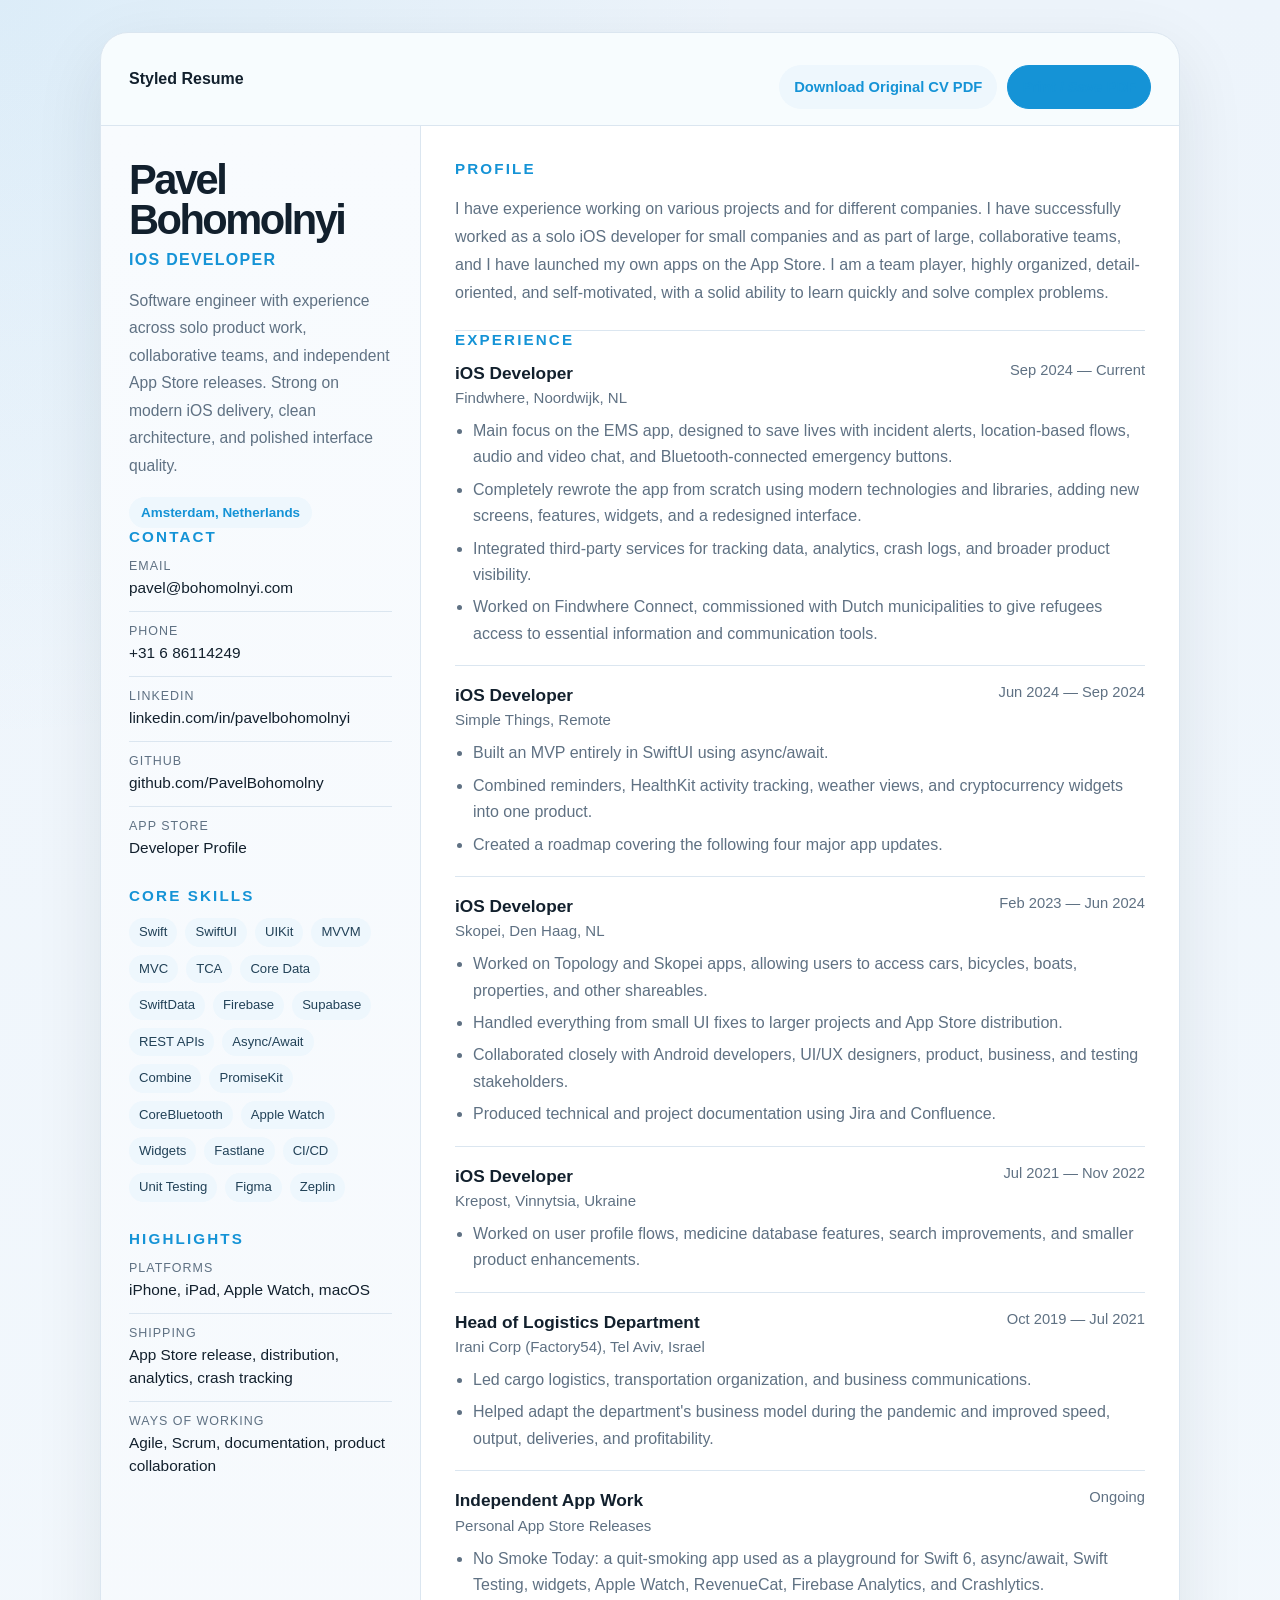
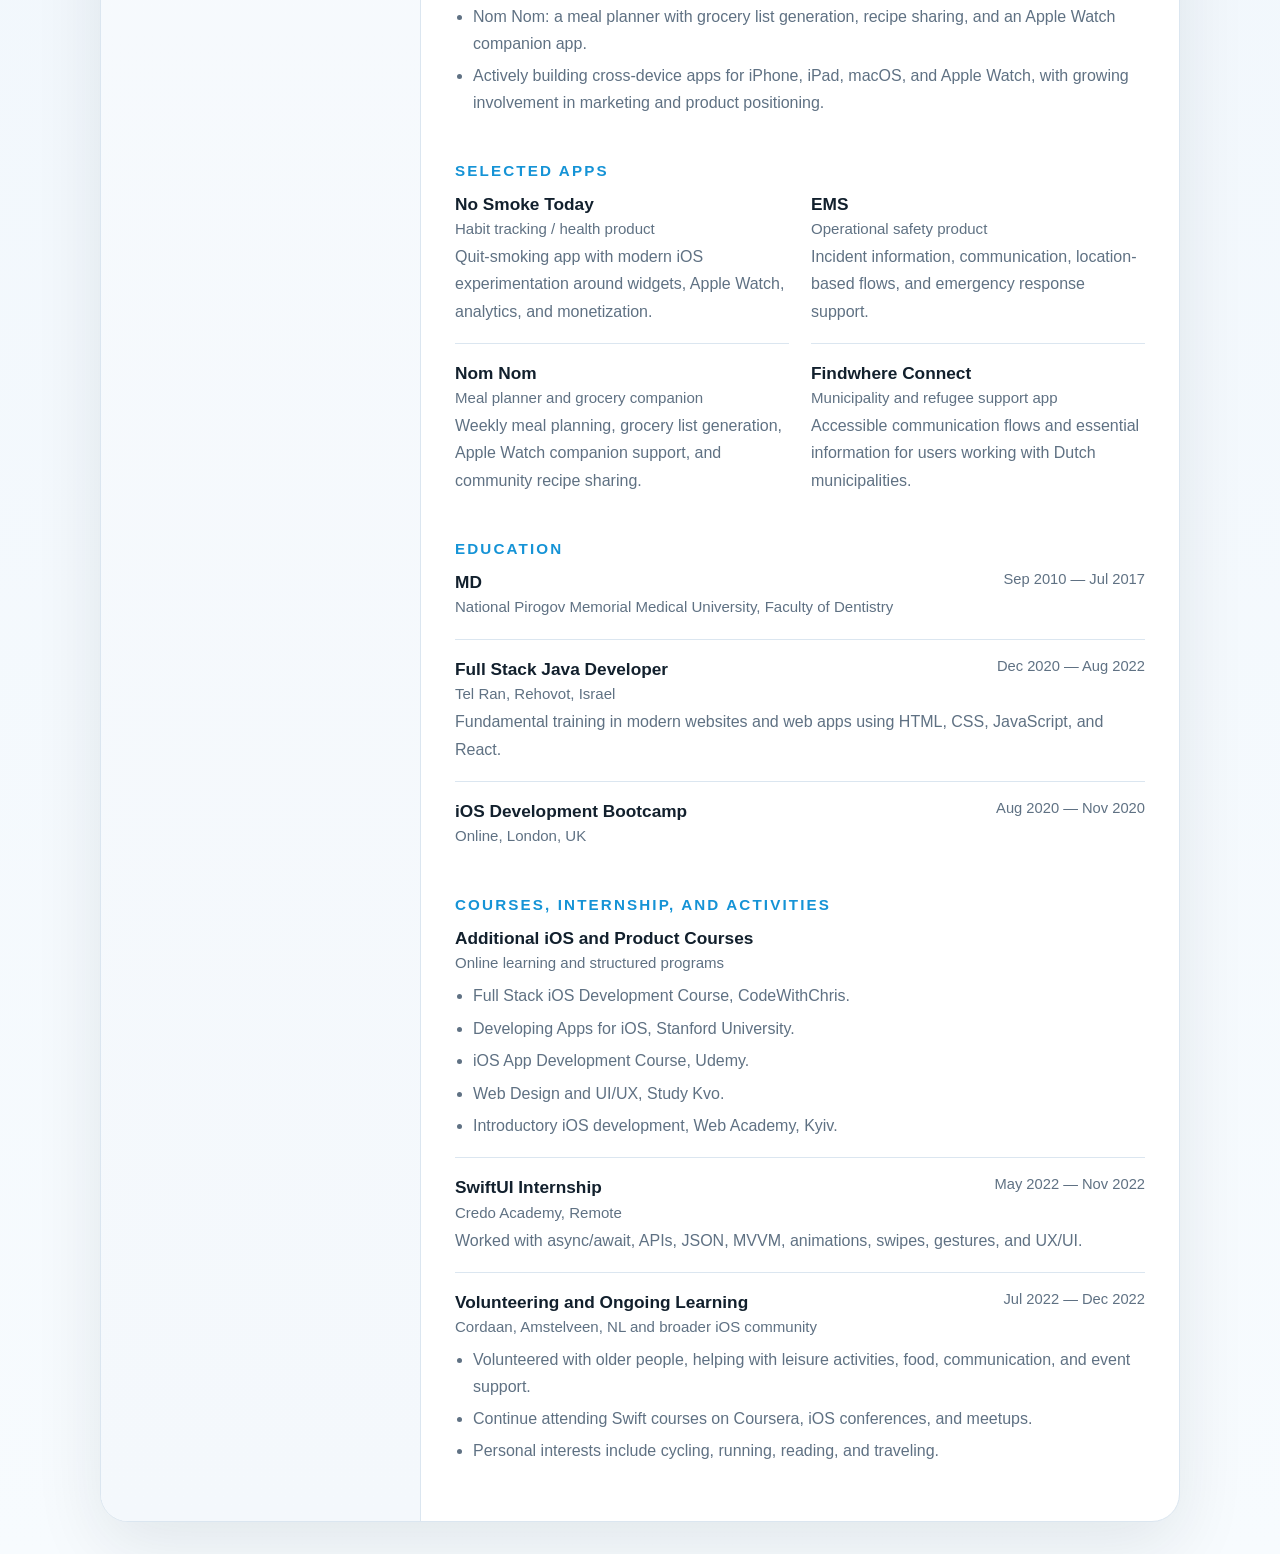
==== assets/pavel-bohomolnyi-resume.html @ 08294253 "portfolio" ====
<!DOCTYPE html>
<html lang="en">
<head>
  <meta charset="UTF-8" />
  <meta name="viewport" content="width=device-width, initial-scale=1.0" />
  <title>Pavel Bohomolnyi Resume</title>
  <style>
    :root {
      --bg: #edf4fb;
      --paper: #ffffff;
      --ink: #12202d;
      --muted: #5f7183;
      --line: #dbe6f0;
      --accent: #1593d6;
      --accent-soft: #eef7fd;
      --display: "Avenir Next", "Segoe UI", sans-serif;
      --body: "Inter", "Helvetica Neue", sans-serif;
      --shadow: 0 24px 70px rgba(13, 31, 48, 0.09);
    }

    * {
      box-sizing: border-box;
    }

    body {
      margin: 0;
      padding: 32px 18px;
      color: var(--ink);
      font-family: var(--body);
      background:
        radial-gradient(circle at top left, rgba(21, 147, 214, 0.08), transparent 22%),
        linear-gradient(180deg, #edf4fb 0%, #f7fbfe 100%);
    }

    a {
      color: inherit;
      text-decoration: none;
    }

    .resume {
      width: min(1080px, 100%);
      margin: 0 auto;
      background: var(--paper);
      border: 1px solid var(--line);
      border-radius: 28px;
      box-shadow: var(--shadow);
      overflow: hidden;
    }

    .topbar {
      display: flex;
      justify-content: space-between;
      gap: 16px;
      align-items: center;
      padding: 16px 28px;
      border-bottom: 1px solid var(--line);
      background: rgba(21, 147, 214, 0.03);
    }

    .topbar a {
      color: var(--accent);
      font-weight: 600;
    }

    .layout {
      display: grid;
      grid-template-columns: 320px minmax(0, 1fr);
    }

    .sidebar {
      padding: 34px 28px 36px;
      background: linear-gradient(180deg, #f8fbfe 0%, #f4f8fc 100%);
      border-right: 1px solid var(--line);
    }

    .main {
      padding: 34px 34px 38px;
    }

    .name {
      margin: 0;
      font-family: var(--display);
      font-size: 2.6rem;
      line-height: 0.95;
      letter-spacing: -0.06em;
    }

    .role {
      margin: 12px 0 0;
      color: var(--accent);
      font-size: 1rem;
      font-weight: 700;
      letter-spacing: 0.08em;
      text-transform: uppercase;
    }

    .intro {
      margin: 18px 0 0;
      color: var(--muted);
      line-height: 1.75;
      font-size: 0.98rem;
    }

    .pill {
      display: inline-flex;
      align-items: center;
      margin-top: 18px;
      padding: 8px 12px;
      border-radius: 999px;
      background: var(--accent-soft);
      color: var(--accent);
      font-size: 0.84rem;
      font-weight: 700;
    }

    .section + .section {
      margin-top: 28px;
    }

    .section-title {
      margin: 0 0 14px;
      font-family: var(--display);
      font-size: 0.95rem;
      font-weight: 700;
      letter-spacing: 0.14em;
      text-transform: uppercase;
      color: var(--accent);
    }

    .contact-list,
    .mini-list {
      display: grid;
      gap: 12px;
    }

    .contact-item,
    .mini-item {
      padding-bottom: 12px;
      border-bottom: 1px solid var(--line);
    }

    .contact-item:last-child,
    .mini-item:last-child {
      padding-bottom: 0;
      border-bottom: 0;
    }

    .label {
      display: block;
      margin-bottom: 3px;
      color: var(--muted);
      font-size: 0.78rem;
      letter-spacing: 0.08em;
      text-transform: uppercase;
    }

    .value {
      line-height: 1.5;
      font-size: 0.96rem;
    }

    .chip-grid {
      display: flex;
      flex-wrap: wrap;
      gap: 8px;
    }

    .chip {
      padding: 7px 10px;
      border-radius: 999px;
      background: var(--accent-soft);
      color: #214157;
      font-size: 0.82rem;
      line-height: 1.1;
    }

    .header-block {
      padding-bottom: 22px;
      border-bottom: 1px solid var(--line);
    }

    .section-copy {
      margin: 18px 0 0;
      color: var(--muted);
      line-height: 1.76;
      font-size: 1rem;
    }

    .entry {
      padding: 18px 0;
      border-top: 1px solid var(--line);
    }

    .entry:first-of-type {
      border-top: 0;
      padding-top: 0;
    }

    .entry-head {
      display: flex;
      justify-content: space-between;
      align-items: flex-start;
      gap: 16px;
      margin-bottom: 6px;
    }

    .entry h3 {
      margin: 0;
      font-size: 1.08rem;
      line-height: 1.35;
    }

    .entry .where {
      margin: 4px 0 0;
      color: var(--muted);
      font-size: 0.94rem;
    }

    .period {
      color: var(--muted);
      white-space: nowrap;
      font-size: 0.92rem;
    }

    ul {
      margin: 12px 0 0;
      padding-left: 18px;
      color: var(--muted);
      line-height: 1.65;
    }

    li + li {
      margin-top: 6px;
    }

    .two-col {
      display: grid;
      grid-template-columns: 1fr 1fr;
      gap: 22px;
    }

    .plain {
      margin: 0;
      color: var(--muted);
      line-height: 1.7;
    }

    .actions {
      display: flex;
      flex-wrap: wrap;
      gap: 10px;
      margin-top: 16px;
    }

    .button {
      display: inline-flex;
      align-items: center;
      justify-content: center;
      min-height: 44px;
      padding: 0 14px;
      border-radius: 999px;
      font-size: 0.92rem;
      font-weight: 700;
      border: 1px solid var(--line);
    }

    .button-primary {
      color: #fff;
      background: var(--accent);
      border-color: var(--accent);
    }

    .button-secondary {
      color: var(--accent);
      background: var(--accent-soft);
      border-color: transparent;
    }

    @media print {
      body {
        padding: 0;
        background: #fff;
      }

      .resume {
        width: 100%;
        border: 0;
        border-radius: 0;
        box-shadow: none;
      }

      .topbar,
      .actions {
        display: none;
      }
    }

    @media (max-width: 860px) {
      .layout,
      .two-col {
        grid-template-columns: 1fr;
      }

      .sidebar {
        border-right: 0;
        border-bottom: 1px solid var(--line);
      }
    }

    @media (max-width: 640px) {
      .main,
      .sidebar {
        padding: 24px 20px;
      }

      .topbar {
        padding: 14px 20px;
        flex-direction: column;
        align-items: flex-start;
      }

      .entry-head {
        flex-direction: column;
      }

      .period {
        white-space: normal;
      }

      .name {
        font-size: 2.2rem;
      }
    }
  </style>
</head>
<body>
  <main class="resume">
    <div class="topbar">
      <strong>Styled Resume</strong>
      <div class="actions">
        <a class="button button-secondary" href="pavel-bohomolnyi-cv.pdf" download>Download Original CV PDF</a>
        <a class="button button-primary" href="javascript:window.print()">Print / Save PDF</a>
      </div>
    </div>

    <div class="layout">
      <aside class="sidebar">
        <h1 class="name">Pavel<br />Bohomolnyi</h1>
        <p class="role">iOS Developer</p>
        <p class="intro">
          Software engineer with experience across solo product work, collaborative teams,
          and independent App Store releases. Strong on modern iOS delivery, clean architecture,
          and polished interface quality.
        </p>
        <div class="pill">Amsterdam, Netherlands</div>

        <section class="section">
          <h2 class="section-title">Contact</h2>
          <div class="contact-list">
            <div class="contact-item">
              <span class="label">Email</span>
              <div class="value"><a href="mailto:pavel@bohomolnyi.com">pavel@bohomolnyi.com</a></div>
            </div>
            <div class="contact-item">
              <span class="label">Phone</span>
              <div class="value">+31 6 86114249</div>
            </div>
            <div class="contact-item">
              <span class="label">LinkedIn</span>
              <div class="value"><a href="https://www.linkedin.com/in/pavelbohomolnyi/">linkedin.com/in/pavelbohomolnyi</a></div>
            </div>
            <div class="contact-item">
              <span class="label">GitHub</span>
              <div class="value"><a href="https://github.com/PavelBohomolny">github.com/PavelBohomolny</a></div>
            </div>
            <div class="contact-item">
              <span class="label">App Store</span>
              <div class="value"><a href="https://apps.apple.com/developer/pavel-bohomolnyi/id1811868448">Developer Profile</a></div>
            </div>
          </div>
        </section>

        <section class="section">
          <h2 class="section-title">Core Skills</h2>
          <div class="chip-grid">
            <span class="chip">Swift</span>
            <span class="chip">SwiftUI</span>
            <span class="chip">UIKit</span>
            <span class="chip">MVVM</span>
            <span class="chip">MVC</span>
            <span class="chip">TCA</span>
            <span class="chip">Core Data</span>
            <span class="chip">SwiftData</span>
            <span class="chip">Firebase</span>
            <span class="chip">Supabase</span>
            <span class="chip">REST APIs</span>
            <span class="chip">Async/Await</span>
            <span class="chip">Combine</span>
            <span class="chip">PromiseKit</span>
            <span class="chip">CoreBluetooth</span>
            <span class="chip">Apple Watch</span>
            <span class="chip">Widgets</span>
            <span class="chip">Fastlane</span>
            <span class="chip">CI/CD</span>
            <span class="chip">Unit Testing</span>
            <span class="chip">Figma</span>
            <span class="chip">Zeplin</span>
          </div>
        </section>

        <section class="section">
          <h2 class="section-title">Highlights</h2>
          <div class="mini-list">
            <div class="mini-item">
              <span class="label">Platforms</span>
              <div class="value">iPhone, iPad, Apple Watch, macOS</div>
            </div>
            <div class="mini-item">
              <span class="label">Shipping</span>
              <div class="value">App Store release, distribution, analytics, crash tracking</div>
            </div>
            <div class="mini-item">
              <span class="label">Ways of Working</span>
              <div class="value">Agile, Scrum, documentation, product collaboration</div>
            </div>
          </div>
        </section>
      </aside>

      <section class="main">
        <div class="header-block">
          <h2 class="section-title">Profile</h2>
          <p class="section-copy">
            I have experience working on various projects and for different companies. I have
            successfully worked as a solo iOS developer for small companies and as part of large,
            collaborative teams, and I have launched my own apps on the App Store. I am a team
            player, highly organized, detail-oriented, and self-motivated, with a solid ability
            to learn quickly and solve complex problems.
          </p>
        </div>

        <section class="section">
          <h2 class="section-title">Experience</h2>

          <article class="entry">
            <div class="entry-head">
              <div>
                <h3>iOS Developer</h3>
                <p class="where">Findwhere, Noordwijk, NL</p>
              </div>
              <span class="period">Sep 2024 — Current</span>
            </div>
            <ul>
              <li>Main focus on the EMS app, designed to save lives with incident alerts, location-based flows, audio and video chat, and Bluetooth-connected emergency buttons.</li>
              <li>Completely rewrote the app from scratch using modern technologies and libraries, adding new screens, features, widgets, and a redesigned interface.</li>
              <li>Integrated third-party services for tracking data, analytics, crash logs, and broader product visibility.</li>
              <li>Worked on Findwhere Connect, commissioned with Dutch municipalities to give refugees access to essential information and communication tools.</li>
            </ul>
          </article>

          <article class="entry">
            <div class="entry-head">
              <div>
                <h3>iOS Developer</h3>
                <p class="where">Simple Things, Remote</p>
              </div>
              <span class="period">Jun 2024 — Sep 2024</span>
            </div>
            <ul>
              <li>Built an MVP entirely in SwiftUI using async/await.</li>
              <li>Combined reminders, HealthKit activity tracking, weather views, and cryptocurrency widgets into one product.</li>
              <li>Created a roadmap covering the following four major app updates.</li>
            </ul>
          </article>

          <article class="entry">
            <div class="entry-head">
              <div>
                <h3>iOS Developer</h3>
                <p class="where">Skopei, Den Haag, NL</p>
              </div>
              <span class="period">Feb 2023 — Jun 2024</span>
            </div>
            <ul>
              <li>Worked on Topology and Skopei apps, allowing users to access cars, bicycles, boats, properties, and other shareables.</li>
              <li>Handled everything from small UI fixes to larger projects and App Store distribution.</li>
              <li>Collaborated closely with Android developers, UI/UX designers, product, business, and testing stakeholders.</li>
              <li>Produced technical and project documentation using Jira and Confluence.</li>
            </ul>
          </article>

          <article class="entry">
            <div class="entry-head">
              <div>
                <h3>iOS Developer</h3>
                <p class="where">Krepost, Vinnytsia, Ukraine</p>
              </div>
              <span class="period">Jul 2021 — Nov 2022</span>
            </div>
            <ul>
              <li>Worked on user profile flows, medicine database features, search improvements, and smaller product enhancements.</li>
            </ul>
          </article>

          <article class="entry">
            <div class="entry-head">
              <div>
                <h3>Head of Logistics Department</h3>
                <p class="where">Irani Corp (Factory54), Tel Aviv, Israel</p>
              </div>
              <span class="period">Oct 2019 — Jul 2021</span>
            </div>
            <ul>
              <li>Led cargo logistics, transportation organization, and business communications.</li>
              <li>Helped adapt the department's business model during the pandemic and improved speed, output, deliveries, and profitability.</li>
            </ul>
          </article>

          <article class="entry">
            <div class="entry-head">
              <div>
                <h3>Independent App Work</h3>
                <p class="where">Personal App Store Releases</p>
              </div>
              <span class="period">Ongoing</span>
            </div>
            <ul>
              <li>No Smoke Today: a quit-smoking app used as a playground for Swift 6, async/await, Swift Testing, widgets, Apple Watch, RevenueCat, Firebase Analytics, and Crashlytics.</li>
              <li>Nom Nom: a meal planner with grocery list generation, recipe sharing, and an Apple Watch companion app.</li>
              <li>Actively building cross-device apps for iPhone, iPad, macOS, and Apple Watch, with growing involvement in marketing and product positioning.</li>
            </ul>
          </article>
        </section>

        <section class="section">
          <h2 class="section-title">Selected Apps</h2>
          <div class="two-col">
            <div>
              <article class="entry">
                <div class="entry-head">
                  <div>
                    <h3>No Smoke Today</h3>
                    <p class="where">Habit tracking / health product</p>
                  </div>
                </div>
                <p class="plain">Quit-smoking app with modern iOS experimentation around widgets, Apple Watch, analytics, and monetization.</p>
              </article>

              <article class="entry">
                <div class="entry-head">
                  <div>
                    <h3>Nom Nom</h3>
                    <p class="where">Meal planner and grocery companion</p>
                  </div>
                </div>
                <p class="plain">Weekly meal planning, grocery list generation, Apple Watch companion support, and community recipe sharing.</p>
              </article>
            </div>

            <div>
              <article class="entry">
                <div class="entry-head">
                  <div>
                    <h3>EMS</h3>
                    <p class="where">Operational safety product</p>
                  </div>
                </div>
                <p class="plain">Incident information, communication, location-based flows, and emergency response support.</p>
              </article>

              <article class="entry">
                <div class="entry-head">
                  <div>
                    <h3>Findwhere Connect</h3>
                    <p class="where">Municipality and refugee support app</p>
                  </div>
                </div>
                <p class="plain">Accessible communication flows and essential information for users working with Dutch municipalities.</p>
              </article>
            </div>
          </div>
        </section>

        <section class="section">
          <h2 class="section-title">Education</h2>

          <article class="entry">
            <div class="entry-head">
              <div>
                <h3>MD</h3>
                <p class="where">National Pirogov Memorial Medical University, Faculty of Dentistry</p>
              </div>
              <span class="period">Sep 2010 — Jul 2017</span>
            </div>
          </article>

          <article class="entry">
            <div class="entry-head">
              <div>
                <h3>Full Stack Java Developer</h3>
                <p class="where">Tel Ran, Rehovot, Israel</p>
              </div>
              <span class="period">Dec 2020 — Aug 2022</span>
            </div>
            <p class="plain">Fundamental training in modern websites and web apps using HTML, CSS, JavaScript, and React.</p>
          </article>

          <article class="entry">
            <div class="entry-head">
              <div>
                <h3>iOS Development Bootcamp</h3>
                <p class="where">Online, London, UK</p>
              </div>
              <span class="period">Aug 2020 — Nov 2020</span>
            </div>
          </article>
        </section>

        <section class="section">
          <h2 class="section-title">Courses, Internship, and Activities</h2>

          <article class="entry">
            <div class="entry-head">
              <div>
                <h3>Additional iOS and Product Courses</h3>
                <p class="where">Online learning and structured programs</p>
              </div>
            </div>
            <ul>
              <li>Full Stack iOS Development Course, CodeWithChris.</li>
              <li>Developing Apps for iOS, Stanford University.</li>
              <li>iOS App Development Course, Udemy.</li>
              <li>Web Design and UI/UX, Study Kvo.</li>
              <li>Introductory iOS development, Web Academy, Kyiv.</li>
            </ul>
          </article>

          <article class="entry">
            <div class="entry-head">
              <div>
                <h3>SwiftUI Internship</h3>
                <p class="where">Credo Academy, Remote</p>
              </div>
              <span class="period">May 2022 — Nov 2022</span>
            </div>
            <p class="plain">Worked with async/await, APIs, JSON, MVVM, animations, swipes, gestures, and UX/UI.</p>
          </article>

          <article class="entry">
            <div class="entry-head">
              <div>
                <h3>Volunteering and Ongoing Learning</h3>
                <p class="where">Cordaan, Amstelveen, NL and broader iOS community</p>
              </div>
              <span class="period">Jul 2022 — Dec 2022</span>
            </div>
            <ul>
              <li>Volunteered with older people, helping with leisure activities, food, communication, and event support.</li>
              <li>Continue attending Swift courses on Coursera, iOS conferences, and meetups.</li>
              <li>Personal interests include cycling, running, reading, and traveling.</li>
            </ul>
          </article>
        </section>
      </section>
    </div>
  </main>
</body>
</html>
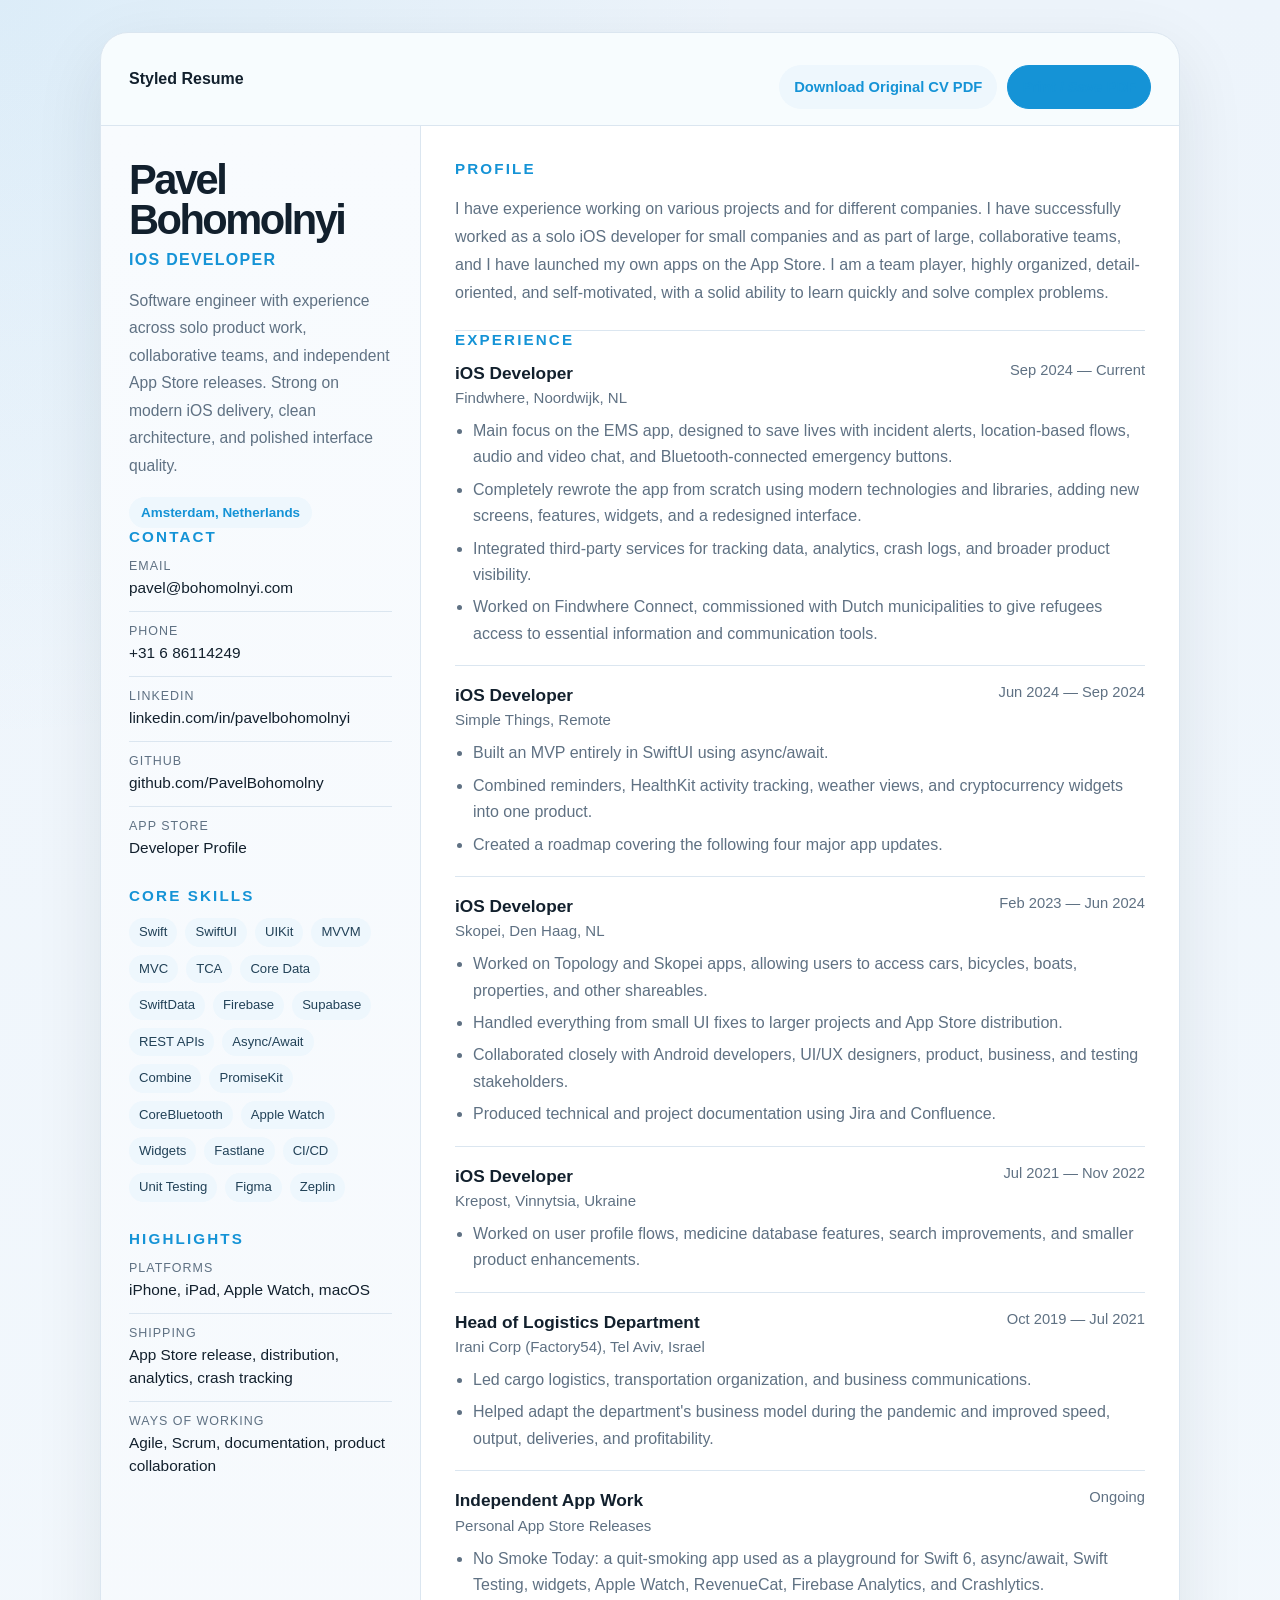
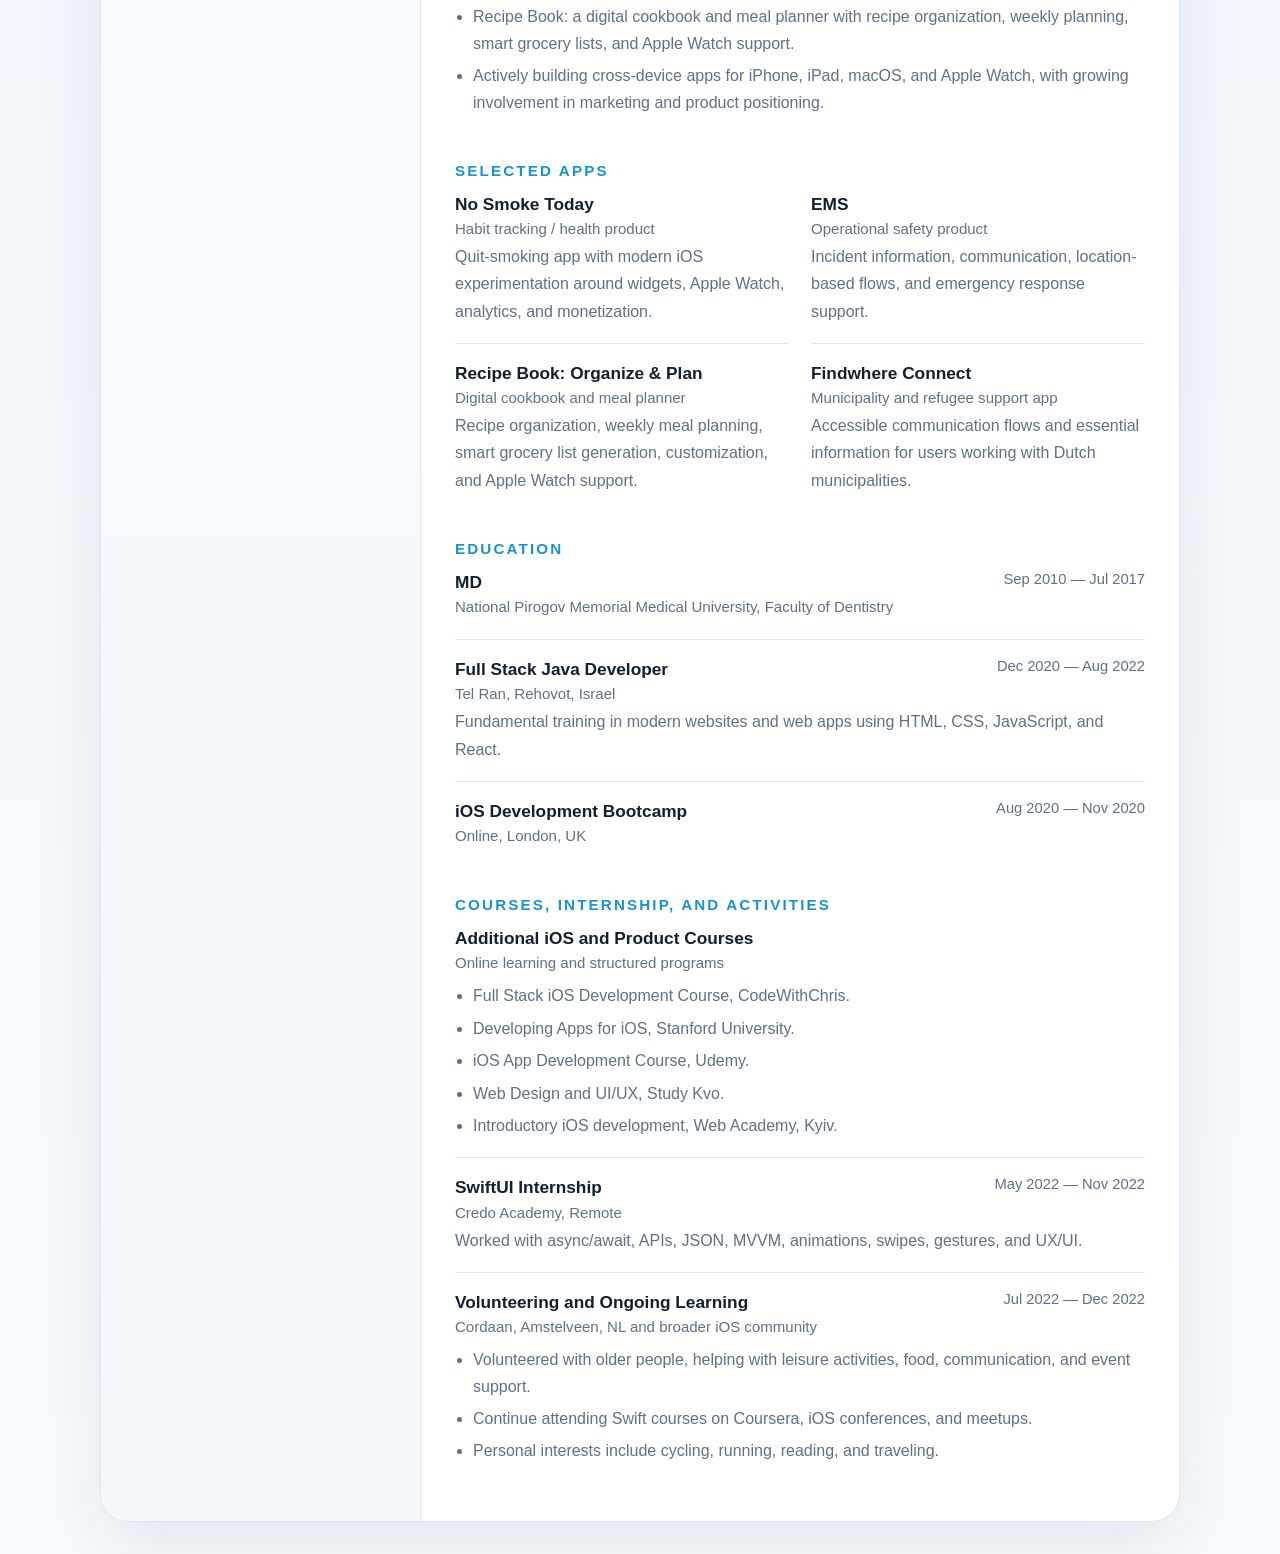
==== commit b6111d20: "Update Nom Nom branding to Recipe Book" ====
--- a/assets/pavel-bohomolnyi-resume.html
+++ b/assets/pavel-bohomolnyi-resume.html
@@ -526,7 +526,7 @@
             </div>
             <ul>
               <li>No Smoke Today: a quit-smoking app used as a playground for Swift 6, async/await, Swift Testing, widgets, Apple Watch, RevenueCat, Firebase Analytics, and Crashlytics.</li>
-              <li>Nom Nom: a meal planner with grocery list generation, recipe sharing, and an Apple Watch companion app.</li>
+              <li>Recipe Book: a digital cookbook and meal planner with recipe organization, weekly planning, smart grocery lists, and Apple Watch support.</li>
               <li>Actively building cross-device apps for iPhone, iPad, macOS, and Apple Watch, with growing involvement in marketing and product positioning.</li>
             </ul>
           </article>
@@ -549,11 +549,11 @@
               <article class="entry">
                 <div class="entry-head">
                   <div>
-                    <h3>Nom Nom</h3>
-                    <p class="where">Meal planner and grocery companion</p>
+                    <h3>Recipe Book: Organize &amp; Plan</h3>
+                    <p class="where">Digital cookbook and meal planner</p>
                   </div>
                 </div>
-                <p class="plain">Weekly meal planning, grocery list generation, Apple Watch companion support, and community recipe sharing.</p>
+                <p class="plain">Recipe organization, weekly meal planning, smart grocery list generation, customization, and Apple Watch support.</p>
               </article>
             </div>
 
